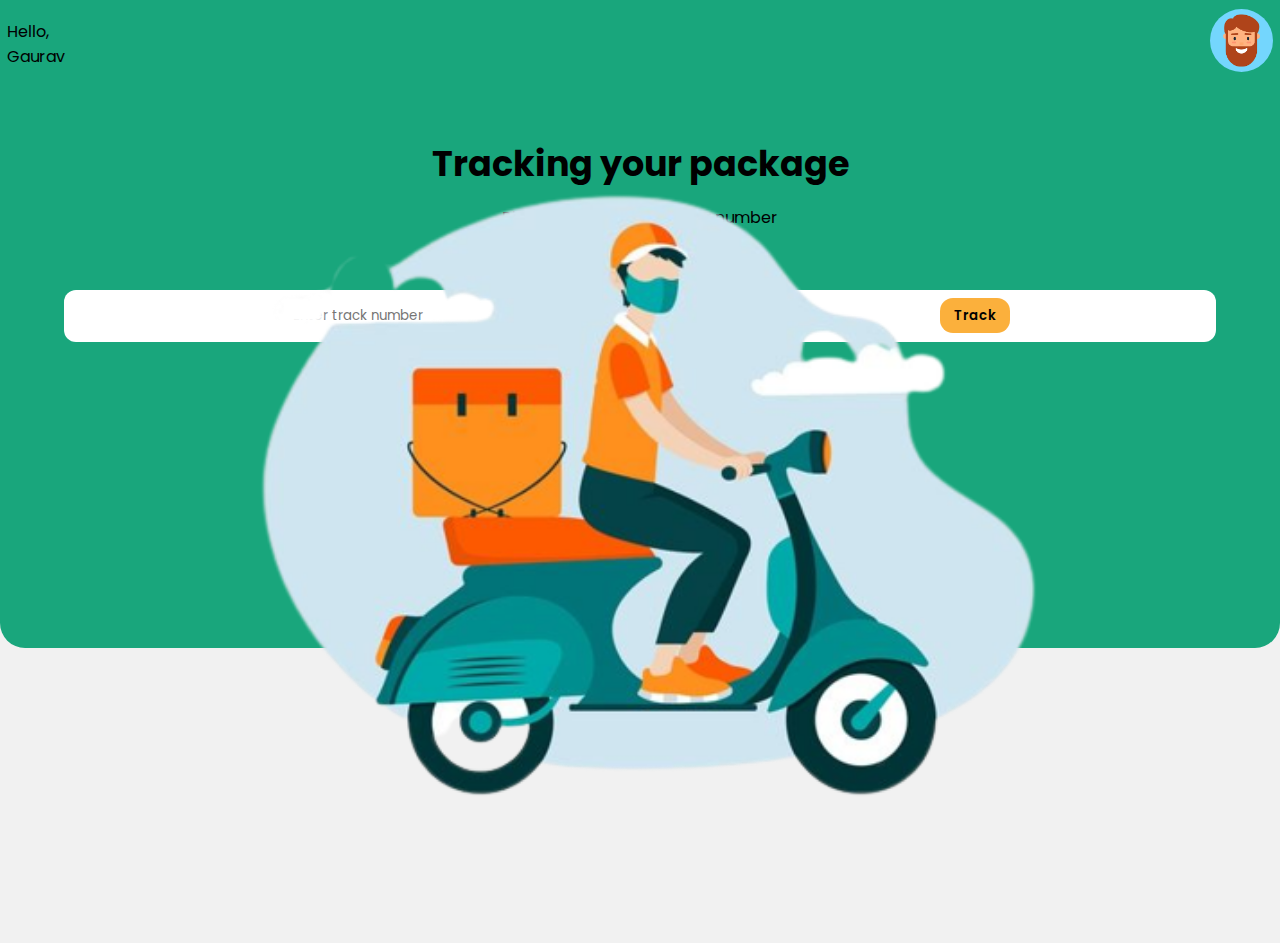
==== mobile_design/page2.html @ 1b4c182d "page 2 added" ====
<!DOCTYPE html>
<html lang="en">

<head>
    <link rel="stylesheet" href="page2_style.css">
    <meta charset="UTF-8">
    <meta http-equiv="X-UA-Compatible" content="IE=edge">
    <link rel="stylesheet" href="https://cdnjs.cloudflare.com/ajax/libs/font-awesome/6.2.0/css/all.min.css" integrity="sha512-xh6O/CkQoPOWDdYTDqeRdPCVd1SpvCA9XXcUnZS2FmJNp1coAFzvtCN9BmamE+4aHK8yyUHUSCcJHgXloTyT2A==" crossorigin="anonymous" referrerpolicy="no-referrer" />
    <meta name="viewport" content="width=device-width, initial-scale=1.0">
    <title>Track page..</title>
</head>

<body>
    <div class="track-page-main-container">
        <div class="track-page-green-container">
            <div class="track-page-navbar">
                <div class="track-page-details">
                    <p>Hello,</p>
                    <p class="heading">Gaurav</p>
                </div>
                <div class="track-page-avatar">
                    <img src="../img/cartoon avatar.png" alt="Cartoon avatar">
                </div>
            </div>
            <div class="tracking-details">
                <h2>Tracking your package</h2>
                <p>Please enter your tracking number</p>
            </div>
            <div class="track-input-container">
                <div class="track-logo">
                    <i class="fa-solid fa-truck-fast"></i>                </div>
                <input type="number" name="" id="" class="track-input" placeholder="Enter track number" min="000000" max="999999">
                <div class="track-btn btn">
                    <button>Track</button>
                </div>
            </div>
            <div class="track-graphic-logo">
                <div class="scooter-smoke"></div>
                <img src="../img/tracker_page-removebg-preview.png" alt="Delivery guy">
                <div class="scooter-smoke"></div>
            </div>
        </div>
        <div class="track-page-tracking-data-container">

        </div>
    </div>
    
</body>

</html>
---- mobile_design/page2_style.css ----
@import url('https://fonts.googleapis.com/css2?family=Poppins:wght@300;400;600;700&family=Quicksand:wght@300;400;500;600;700&family=Source+Sans+Pro:ital,wght@0,200;0,300;0,400;0,600;0,700;0,900;1,200;1,300;1,400;1,600;1,700;1,900&display=swap');


/* background-color: #19a67c;
background-color:#fbb03c;
background-color: #f1f1f1;


background-color: #2196F3BF;

#127050 darker variant  */
*{
    margin: 0;
    padding: 0;
    box-sizing: border-box;
    font-family: 'Roboto','Poppins', sans-serif;
}

img{
    object-fit: contain;
}
body{
    background-color: #f1f1f1;
}
.track-page-main-container {
    display: flex;
    flex-direction: column;
    width: 100vw;
    min-height: 100vh;
    /* background-color: white; */
}

.track-page-green-container {
    display: flex;
    flex-direction: column;
    background-color: #19a67c;
    width: 100vw;
    height: 72vh;
    border-radius:  0  0 25px 25px;
}
.track-page-navbar{
    display: flex;
    align-items: center;
    justify-content: space-between;
    padding: 0 7px;
    height: 10vh;
    width: 100%;
}
.track-page-details .heading{
    font-size: 16px;
}
.track-page-avatar img{
    object-fit: contain;
    height: 7vh;
    border-radius: 50px;
}
.tracking-details{
    display: flex;
    flex-direction: column;
    align-items: center;
    justify-content: center;
    text-align: center;
    height: 22vh;
    margin-bottom: 10px;
}
.tracking-details h2{
    font-size: 35px;
    margin-bottom: 15px;
}
.track-input-container{
    display: flex;
    height: 6vh;
    background-color: white;
    align-items: center;
    justify-content: center;
    color: black;
    width: 90vw;
    margin: 0 auto;
    border-radius: 12px;
}
.track-btn button{
    width: 70px;
    height: 35px;
    background-color: #fbb03c;
    border-radius: 13px;
    border: none;
    font-weight: 600;
}
input{
    border: none;
    width: 50vw;
    height: 30px;
    padding: 4px 8px;
    margin-right: 15px;
}
i{
    color: #fbb03c;
    margin-right: 15px;
}
.track-graphic-logo{
    display: flex;
    justify-content: center;
    align-items: center;
    height: 34vh;
    /* background-color: red; */

}
.track-graphic-logo img{
    width: 70vw;
}
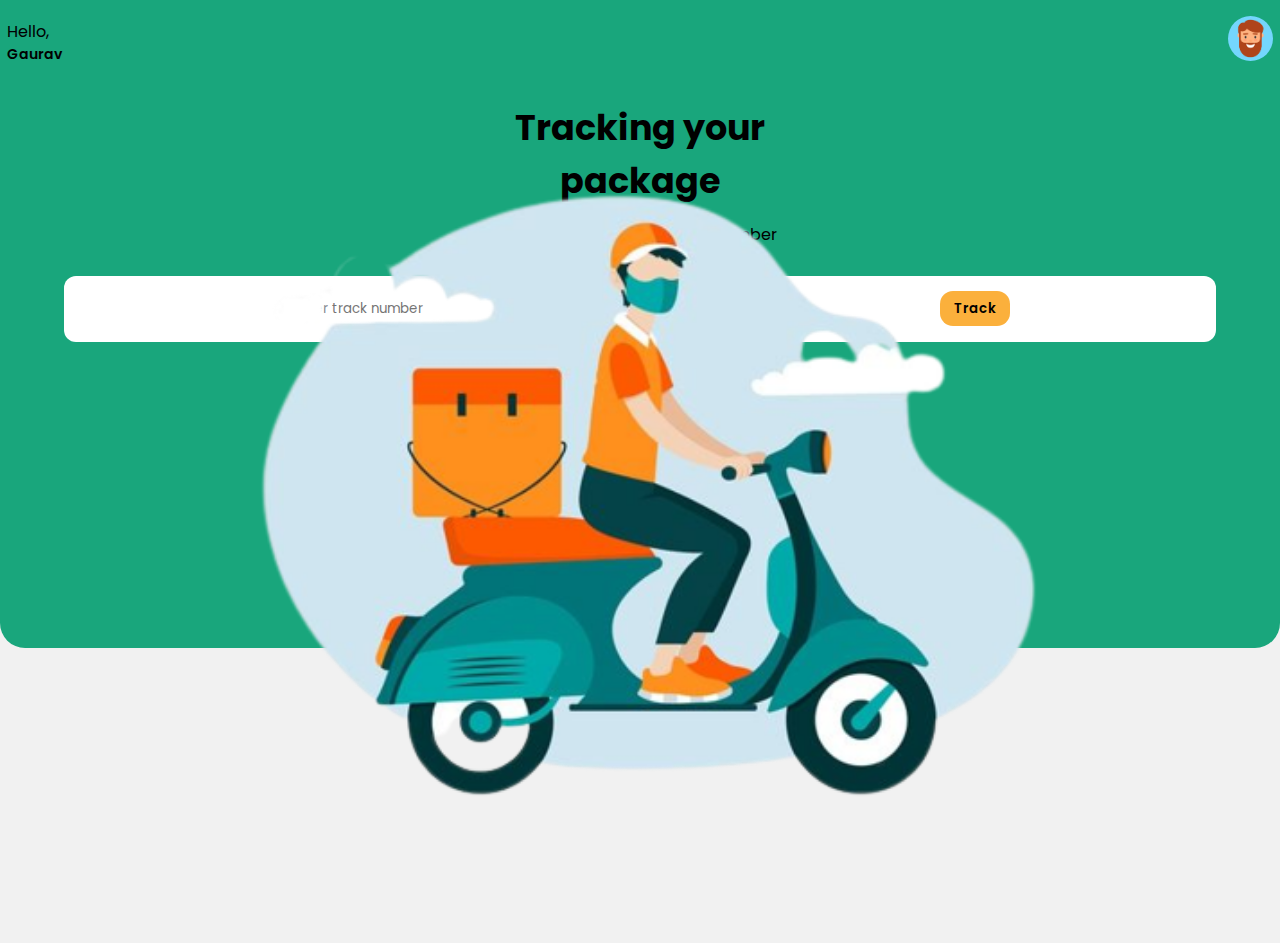
==== commit 4e005a06: "minor detailing" ====
--- a/mobile_design/page2.html
+++ b/mobile_design/page2.html
@@ -23,7 +23,7 @@
                 </div>
             </div>
             <div class="tracking-details">
-                <h2>Tracking your package</h2>
+                <h2>Tracking your <br> package</h2>
                 <p>Please enter your tracking number</p>
             </div>
             <div class="track-input-container">
--- a/mobile_design/page2_style.css
+++ b/mobile_design/page2_style.css
@@ -9,6 +9,10 @@
 background-color: #2196F3BF;
 
 #127050 darker variant  */
+
+input:focus, textarea:focus, select:focus{
+    outline: none;
+}
 *{
     margin: 0;
     padding: 0;
@@ -47,11 +51,12 @@
     width: 100%;
 }
 .track-page-details .heading{
-    font-size: 16px;
+    font-size: 14px;
+    font-weight: 600;
 }
 .track-page-avatar img{
     object-fit: contain;
-    height: 7vh;
+    height: 5vh;
     border-radius: 50px;
 }
 .tracking-details{
@@ -69,7 +74,7 @@
 }
 .track-input-container{
     display: flex;
-    height: 6vh;
+    height: 8vh;
     background-color: white;
     align-items: center;
     justify-content: center;
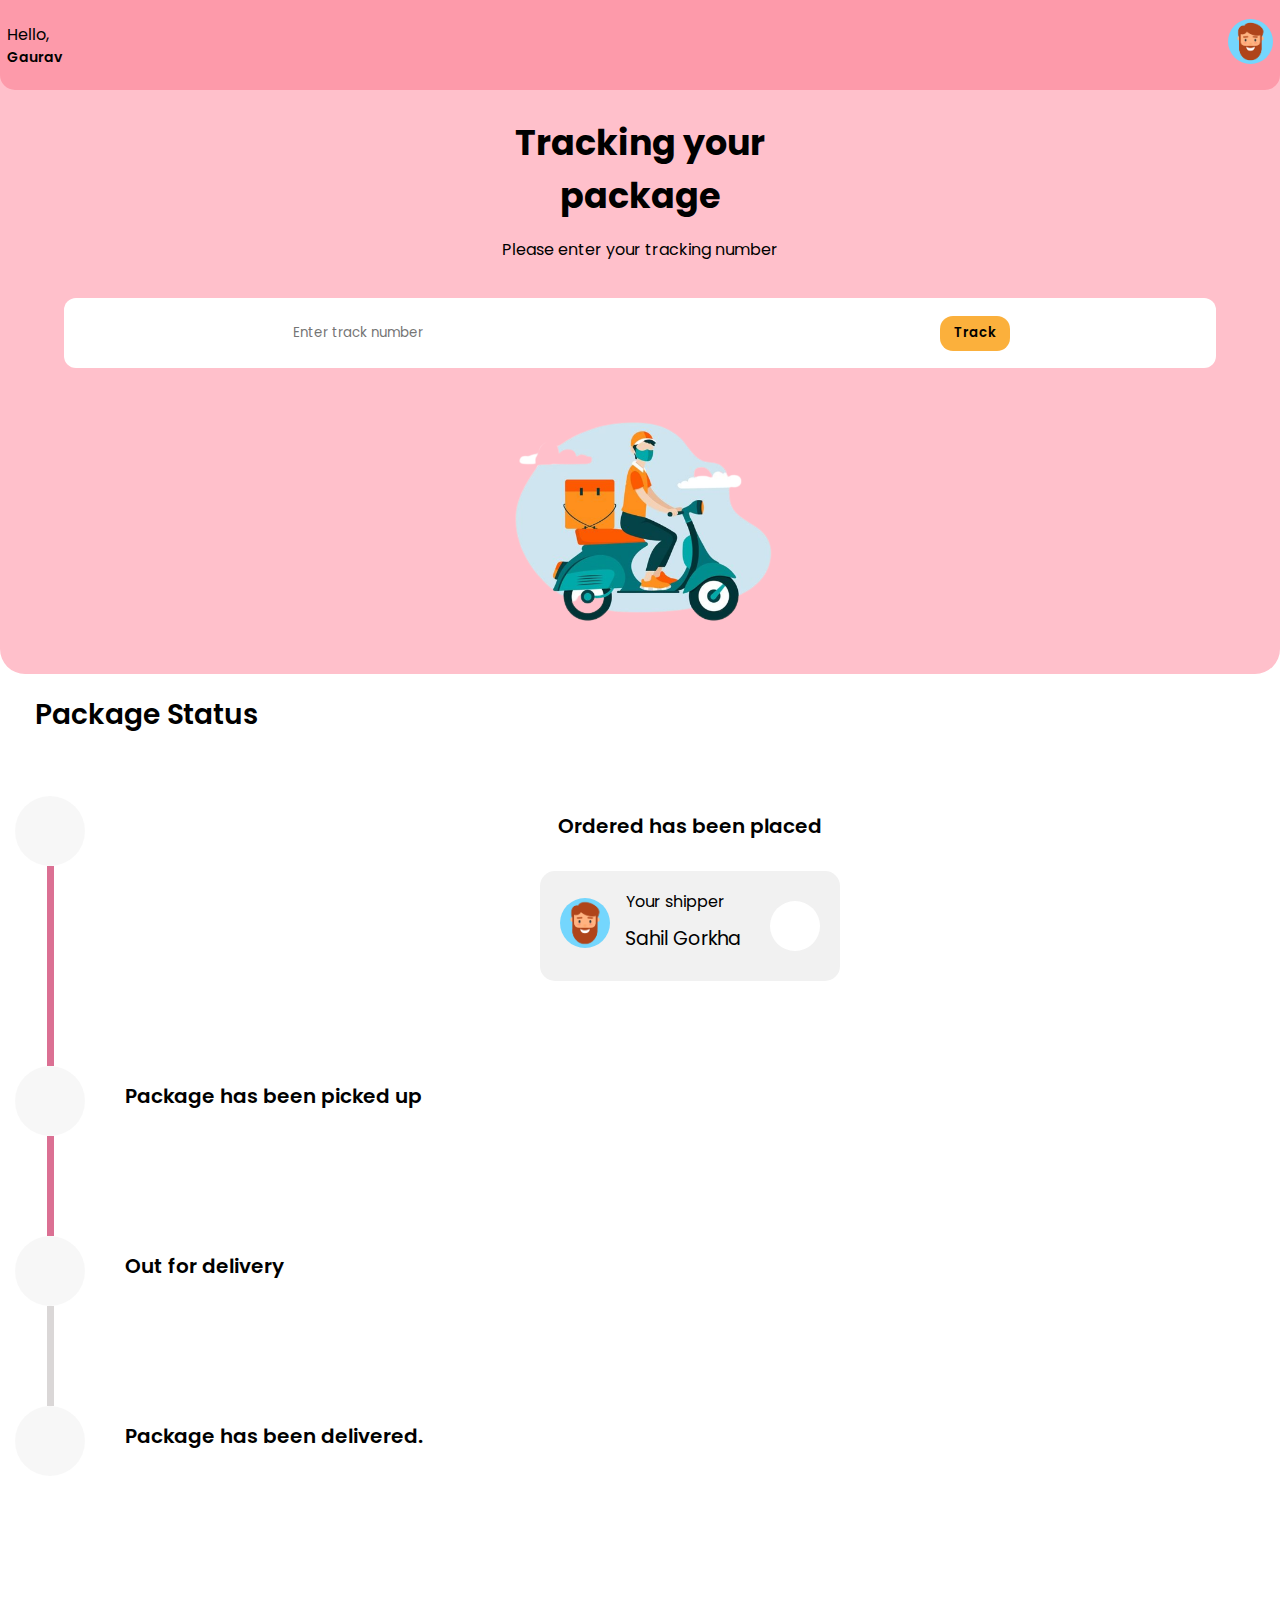
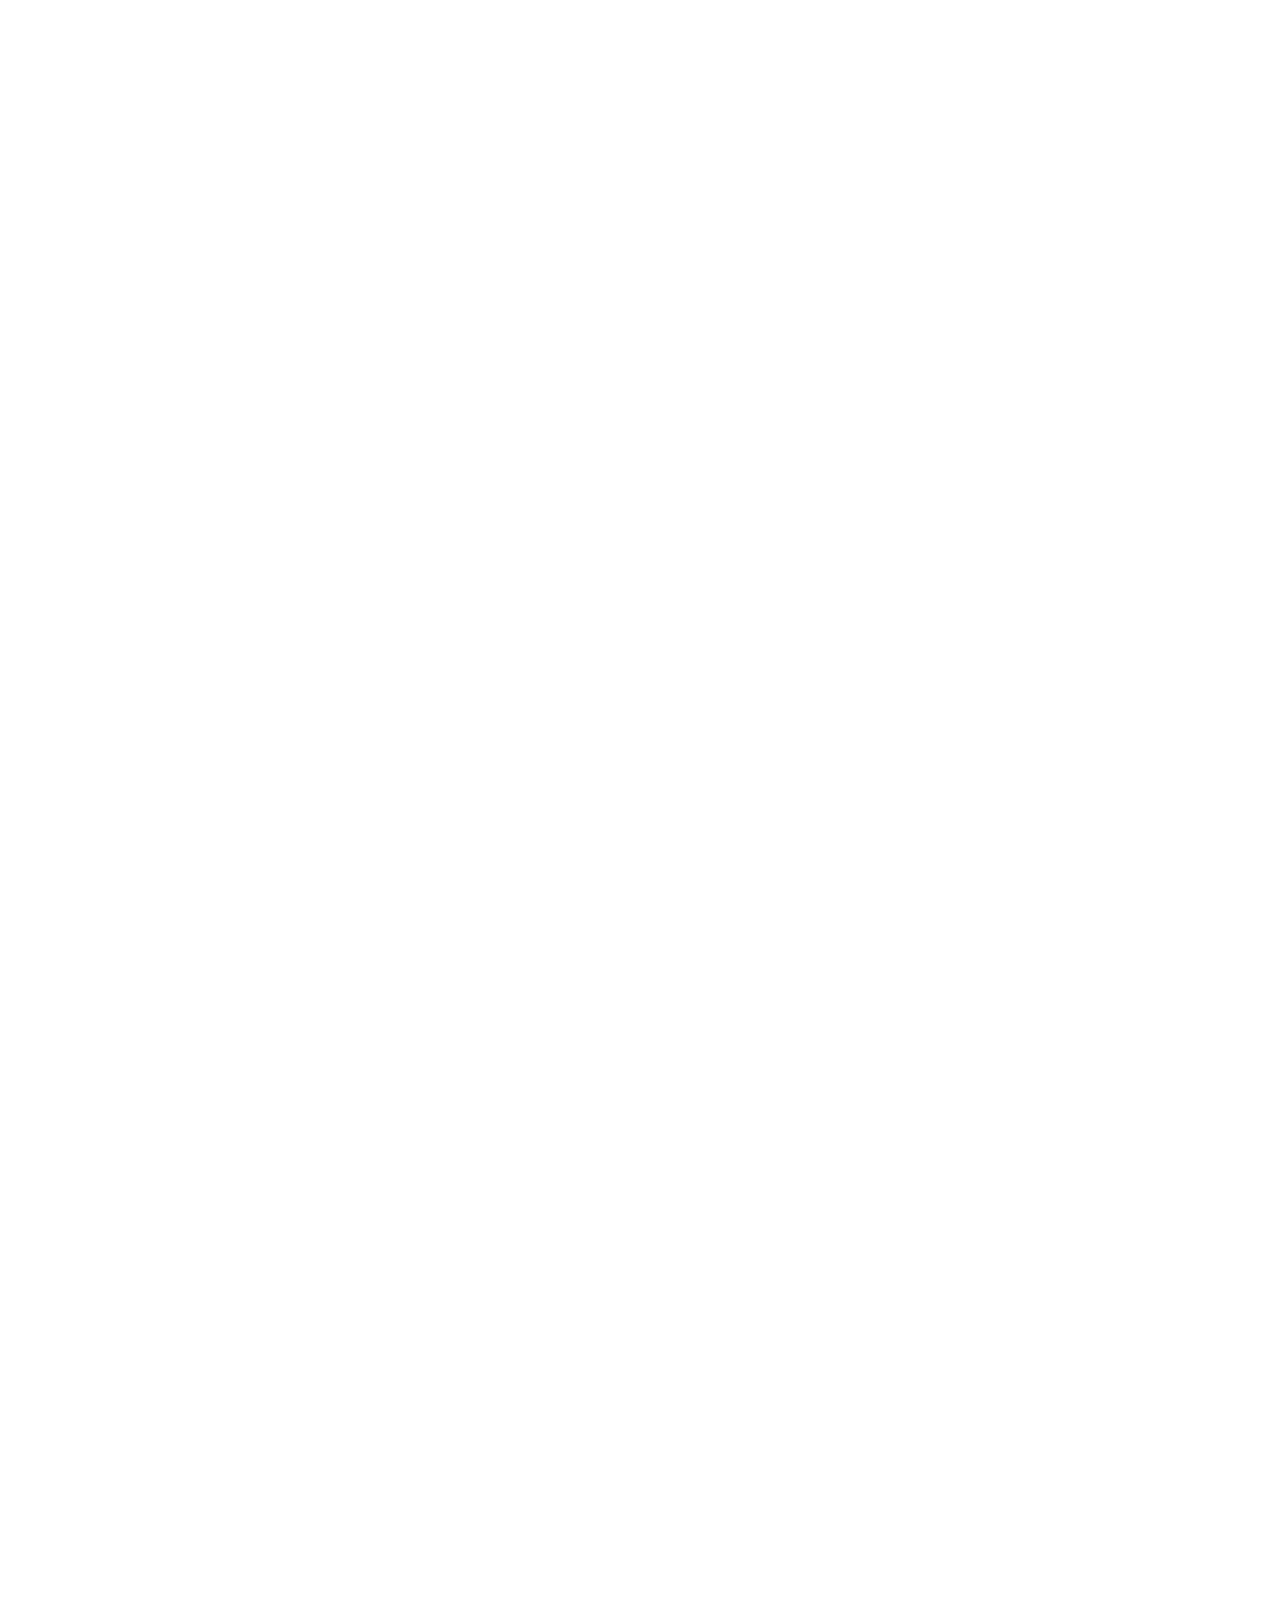
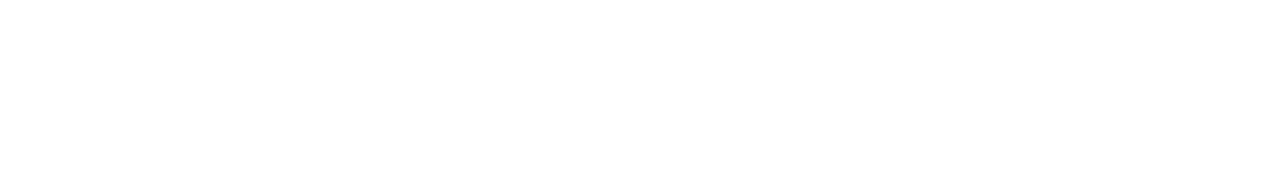
==== commit 3ec8901c: "status bar added" ====
--- a/mobile_design/page2.html
+++ b/mobile_design/page2.html
@@ -41,7 +41,76 @@
             </div>
         </div>
         <div class="track-page-tracking-data-container">
+            <div class="details_data_container">
+                <p class="package-status">Package Status</p>
+                <div class="progress-status-wrapper">
+                    <div class="progress-status-bar">
+                        <div class="dot one">
+                            <i class="fa-solid fa-cart-shopping"></i>                        </div>
+                        <div class="progress-bar first done"></div>
+                        <div class="dot two">
+                            <i class="fa-solid fa-boxes-stacked"></i>                        </div>
+                        <div class="progress-bar second done">
+                        </div>
+                        <div class="dot three">
+                            <i class="fa-solid fa-truck-fast"></i>
+                        </div>
+                        <div class="progress-bar third remaining"></div>
+                        <div class="dot four">
+                            <i class="fa-solid fa-hand-holding-heart"></i>
+                        </div>
 
+
+                    </div>
+                    <div class="progress-status-details-container">
+                        <div class="progress-status-details first-status-details">
+                            <div class="random-wrapper">
+                            <p class="progress-status-heading first-status-heading">
+                                Ordered has been placed
+                            </p>
+                            <p class="date-details">
+
+                            </p>
+                        </div>
+                            <div class="delivery-person-details">
+                                <div class="delivery-guy-photo">
+                                    <img src="../img/cartoon avatar.png" alt="delivery-guy-photo">
+                                </div>
+                                <div class="delivery-guy-name-details">
+                                    <span class="_1">Your shipper</span>
+                                    <span class="_2">Sahil Gorkha</span>
+                                </div>
+                                <div class="delivery-guy-call">
+                                    <i class="fa-solid fa-phone"></i>
+                                </div>
+                            </div>
+                        </div>
+                        <div class="progress-status-details second-status-details">
+                            <p class="progress-status-heading second-status-heading">
+                                Package has been picked up
+                            </p>
+                            <!-- <p class="date-details">
+                                13-oct 2022
+                            </p> -->
+                        </div>
+                        <div class="progress-status-details third-status-details">
+                            <p class="progress-status-heading third-status-heading">
+                                Out for delivery
+                            </p>
+                            <!-- <p class="date-details">
+                                13-oct 2022
+                            </p> -->
+                        </div>
+                        <div class="progress-status-details fourth-status-details">
+                            <p class="progress-status-heading fourth-status-heading">
+                                Package has been delivered.
+                            </p>
+                            <!-- <p class="date-details">
+                                13-oct 2022
+                            </p> -->
+                        </div>
+                    </div>
+                </div>
         </div>
     </div>
     
--- a/mobile_design/page2_style.css
+++ b/mobile_design/page2_style.css
@@ -24,7 +24,7 @@
     object-fit: contain;
 }
 body{
-    background-color: #f1f1f1;
+    /* background-color: #f1f1f1; */
 }
 .track-page-main-container {
     display: flex;
@@ -38,8 +38,10 @@
     display: flex;
     flex-direction: column;
     background-color: #19a67c;
+    background-color: pink;
+
     width: 100vw;
-    height: 72vh;
+    min-height: 72vh;
     border-radius:  0  0 25px 25px;
 }
 .track-page-navbar{
@@ -49,6 +51,9 @@
     padding: 0 7px;
     height: 10vh;
     width: 100%;
+    background-color: rgb(253, 154, 170);
+    /* background-color: #18936ad1; */
+    border-radius: 0 0 15px 15px;
 }
 .track-page-details .heading{
     font-size: 14px;
@@ -74,7 +79,7 @@
 }
 .track-input-container{
     display: flex;
-    height: 8vh;
+    min-height: 70px;
     background-color: white;
     align-items: center;
     justify-content: center;
@@ -111,5 +116,213 @@
 
 }
 .track-graphic-logo img{
-    width: 70vw;
+    height: 33vh;
+    /* background-color: pink; */
+}
+.details_data_container{
+    margin-top: 10px;
+    /* background-color: palevioletred; */
+    height: 300vh;
+}
+.package-status{
+    font-size: 28px;
+    font-weight: 550;
+    margin-left: 35px;
+    margin-top: 20px;
+}
+.progress-bar{
+    height: 100px;
+    width: 7px;
+    top: 20px;
+    left: 10%;
+    
+}
+.first{
+    height: 200px;
+}
+.done{
+    background-color: palevioletred
+}
+.remaining{
+    background-color: #dad7d7;
+}
+.progress-status-wrapper{
+    display: flex;
+}
+.progress-status-bar{
+    display: flex;
+    flex-direction: column;
+    width: 100px;
+    justify-content: center;
+    align-items: center;
+    /* background-color: black ; */
+    height: 800px;
+}
+.progress-status-details-container{
+    width: calc(100% - 100px);
+    /* background-color: aqua; */
+    height: 840px;
+}
+.dot{
+    height: 70px;
+    width: 70px;
+    border-radius: 50px;
+    background-color: #f1f1f18b;
+    display: flex;
+    align-items: center;
+    justify-content: center;
+}
+.dot i {
+    font-size: 24px;
+    margin-left: 12px;
+}
+.progress-status-details-container{
+    display: flex;
+    flex-direction: column;
+
+}
+.progress-status-details{
+    display: flex;
+    /* background-color: greenyellow; */
+    margin-bottom: 20px;
+    height: 150px;
+}
+.first-status-details{
+    height: 310px;
+    display: flex;
+    flex-direction: column;
+    align-items: center;
+    justify-content: center;
+}
+.delivery-person-details{
+    display: flex;
+    background-color: #f1f1f1;
+    height: 110px;
+    align-items: center;
+    justify-content: center;
+    border-radius: 15px;
+    width: 300px;
+    padding: 0 20px;
+    margin-top: 30px;
+}
+.delivery-guy-photo img{
+    object-fit: contain;
+    height: 50px;
+    border-radius: 50px;
+}
+.delivery-guy-name-details{
+    display : flex;
+    flex-direction: column;
+    height: 100px;
+    /* background-color: pink; */
+    text-align: center;
+    width: 160px;
+    align-items: center;
+    justify-content: center;
+}
+.delivery-guy-call{
+    display: flex;
+    height: 50px;
+    width: 50px;
+    border-radius: 50px;
+    background-color: white;
+    align-items:center;
+    justify-content: center;
+    font-size: 22px;
+}
+._1{
+    margin-bottom: 10px;
+    margin-right: 40px;
+    margin-left: 10px;
+}
+._2{
+    margin-right: 24px;
+    margin-bottom: 10px;
+    font-size: 19px;
+    margin-left: 10px;
+}
+.delivery-guy-call i{
+    margin-left: 10px;
+}
+.progress-status-heading{
+    font-size: 20px;
+    font-weight: 550;
+}
+.first-status-heading{
+    margin-top: 10px;
+}
+.second-status-heading{
+    margin-top: 15px;
+    margin-left: 25px;
+}
+.third-status-heading{
+    margin-top: 15px;
+    margin-left: 25px;
+
+}
+.fourth-status-heading{
+    margin-top: 15px;
+    margin-left: 10px;
+    margin-left: 25px;
+
+}
+
+
+
+
+
+
+
+
+
+
+
+
+
+
+
+
+
+
+
+
+
+
+
+
+
+
+
+
+
+
+
+
+
+
+
+
+
+
+
+
+
+
+
+
+@media (max-height:650px) {
+    .tracking-details h2{
+        font-size: 25px;
+        margin-bottom: 5px;
+    }
+    .track-graphic-logo img{
+        height: 30vh;
+    }
+    input{
+        height: 20px;
+        padding: 0;
+    }
+    .track-input-container{
+        margin-top: 10px;
+    }
 }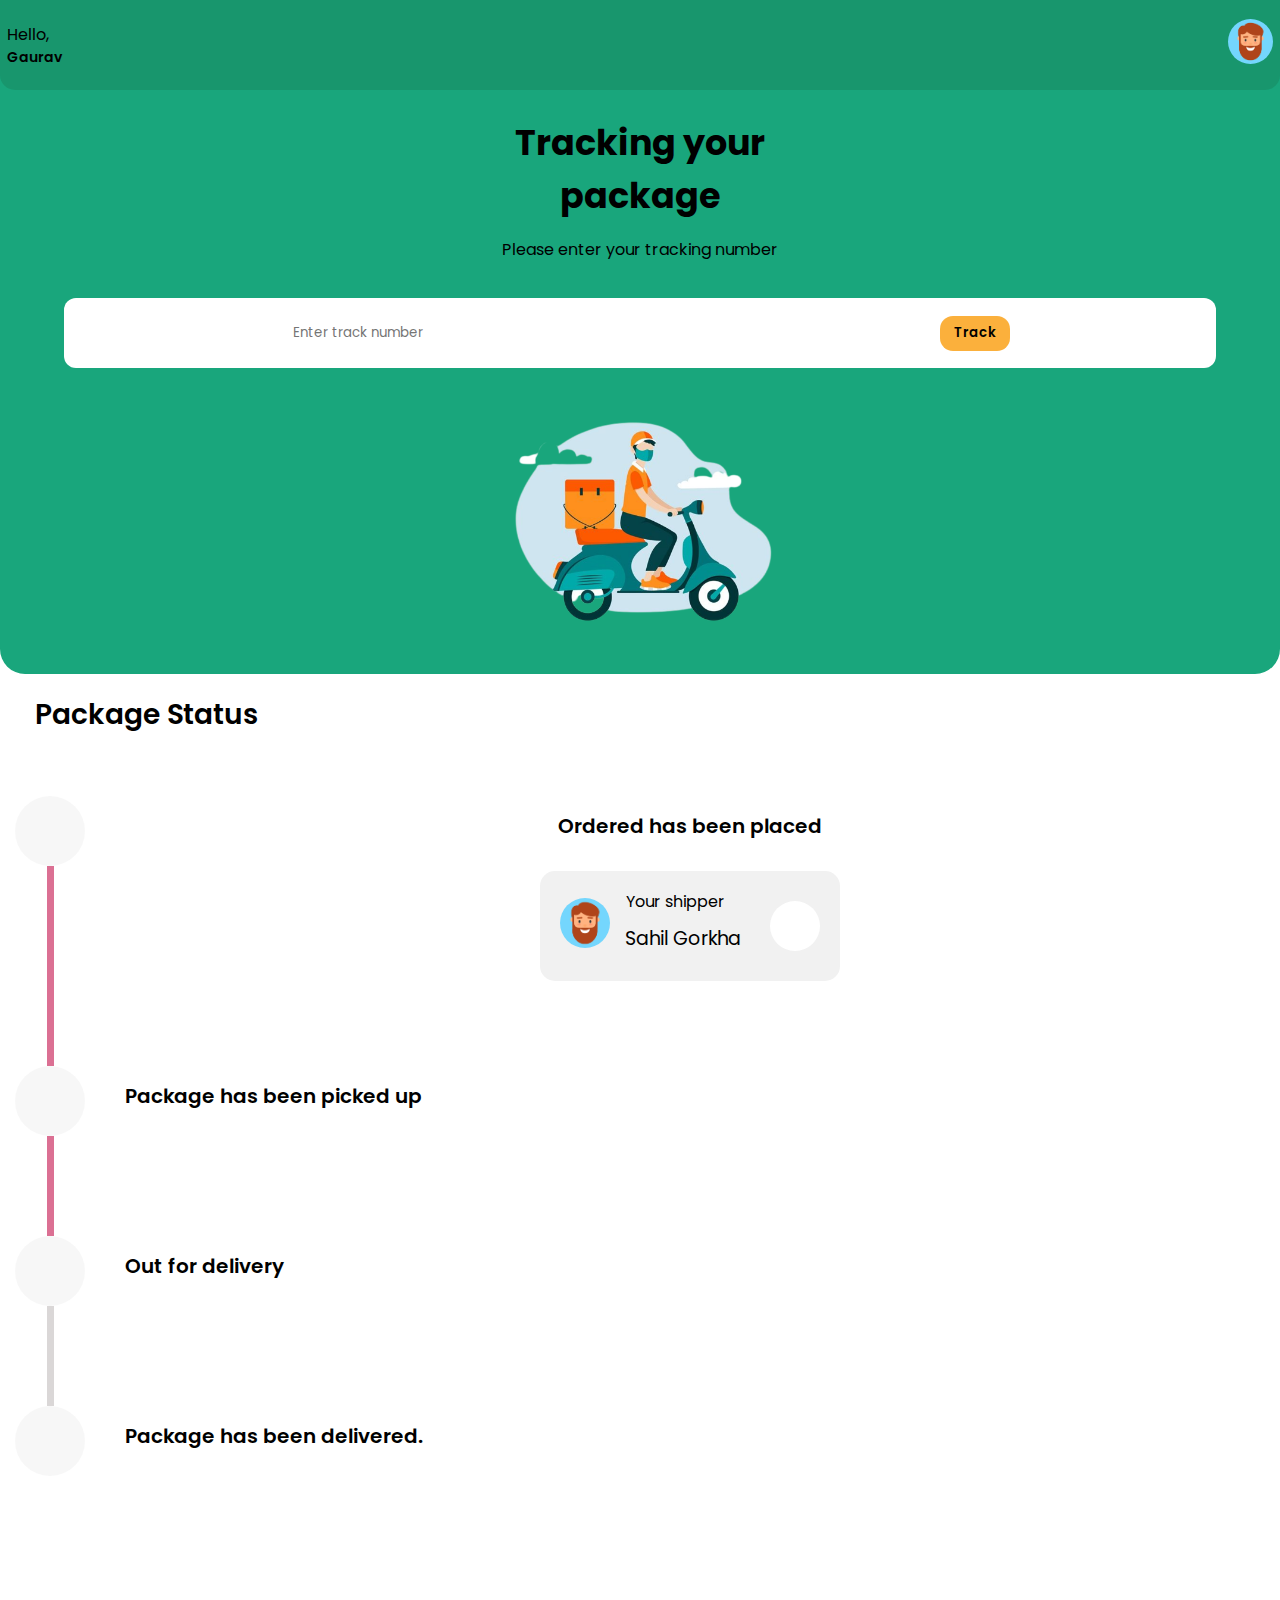
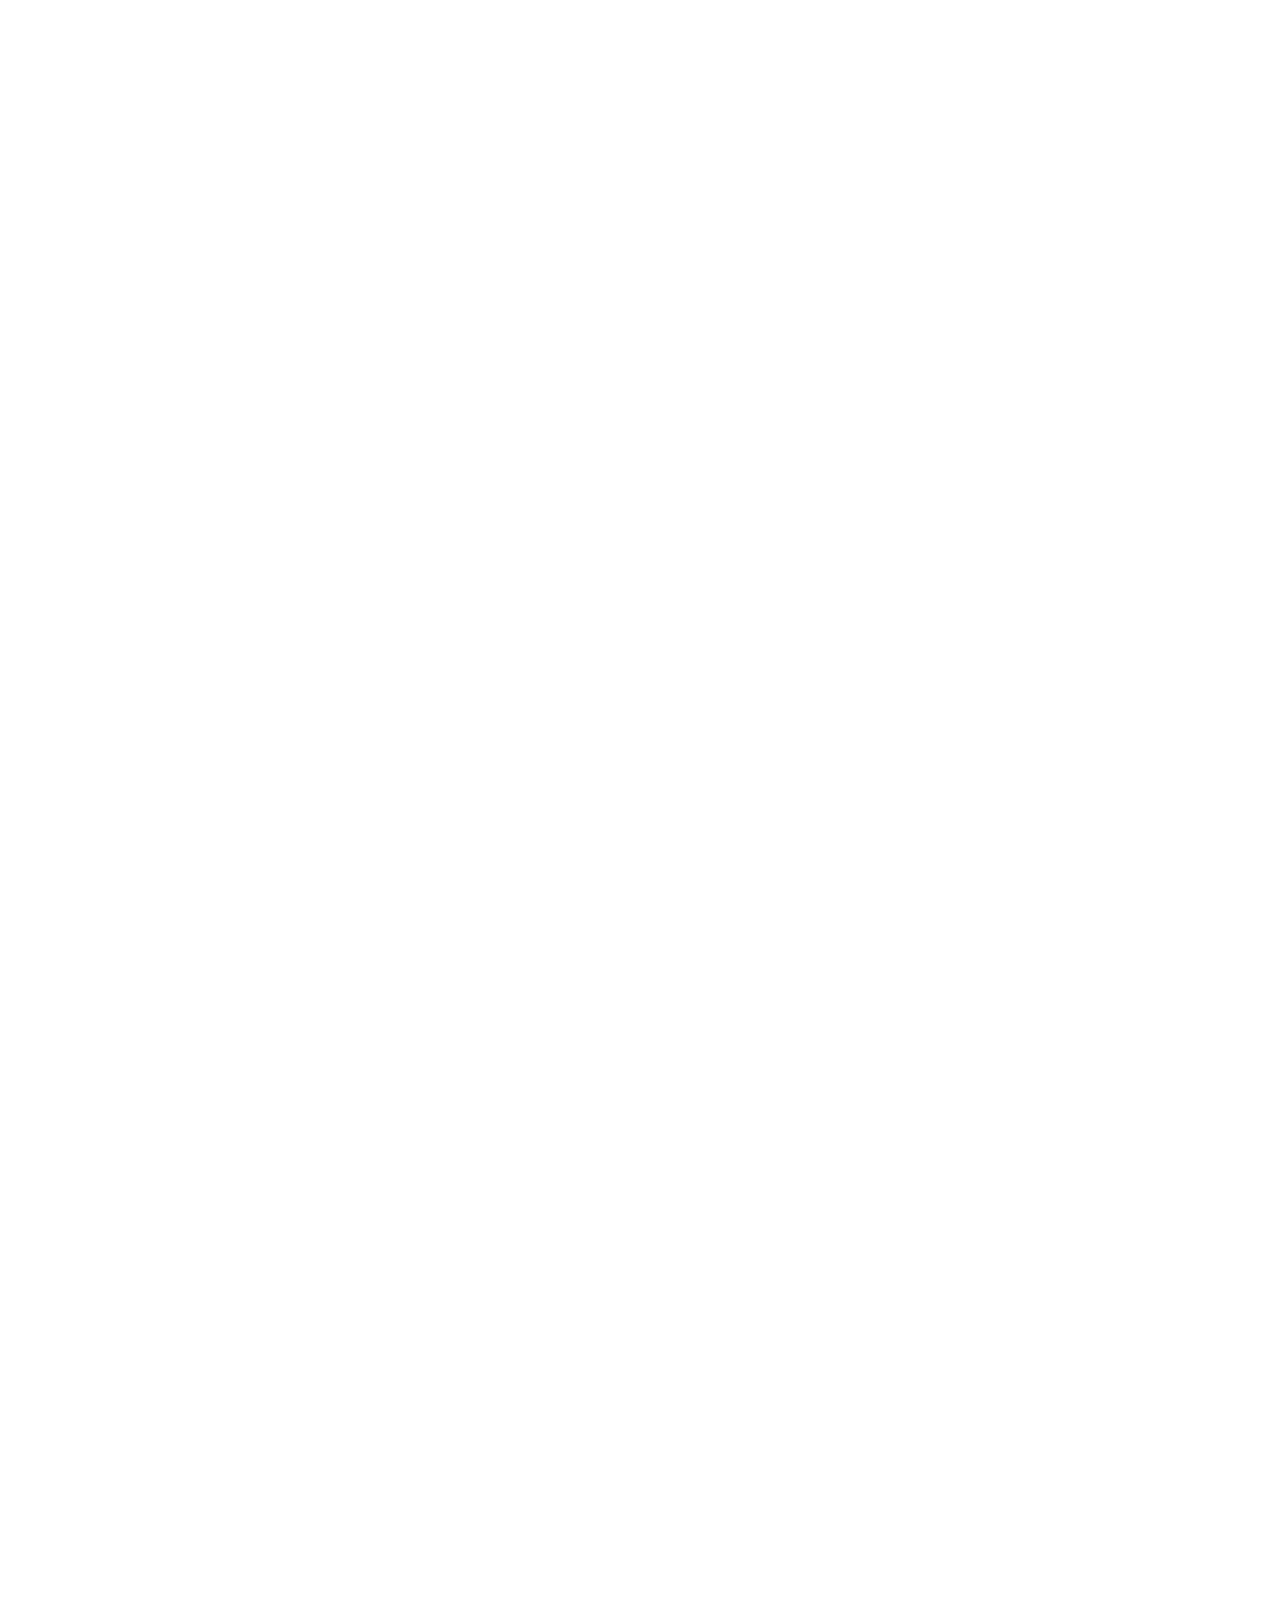
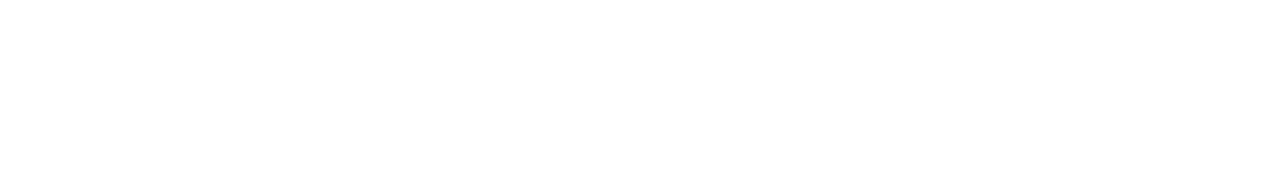
==== commit 9299d001: "minor changes" ====
--- a/mobile_design/page2.html
+++ b/mobile_design/page2.html
@@ -13,7 +13,7 @@
 <body>
     <div class="track-page-main-container">
         <div class="track-page-green-container">
-            <div class="track-page-navbar">
+            <div class="track-page-navbar navbar">
                 <div class="track-page-details">
                     <p>Hello,</p>
                     <p class="heading">Gaurav</p>
--- a/mobile_design/page2_style.css
+++ b/mobile_design/page2_style.css
@@ -38,13 +38,13 @@
     display: flex;
     flex-direction: column;
     background-color: #19a67c;
-    background-color: pink;
+    /* background-color: pink; */
 
     width: 100vw;
     min-height: 72vh;
     border-radius:  0  0 25px 25px;
 }
-.track-page-navbar{
+.navbar{
     display: flex;
     align-items: center;
     justify-content: space-between;
@@ -52,7 +52,7 @@
     height: 10vh;
     width: 100%;
     background-color: rgb(253, 154, 170);
-    /* background-color: #18936ad1; */
+    background-color: #18936ad1;
     border-radius: 0 0 15px 15px;
 }
 .track-page-details .heading{
